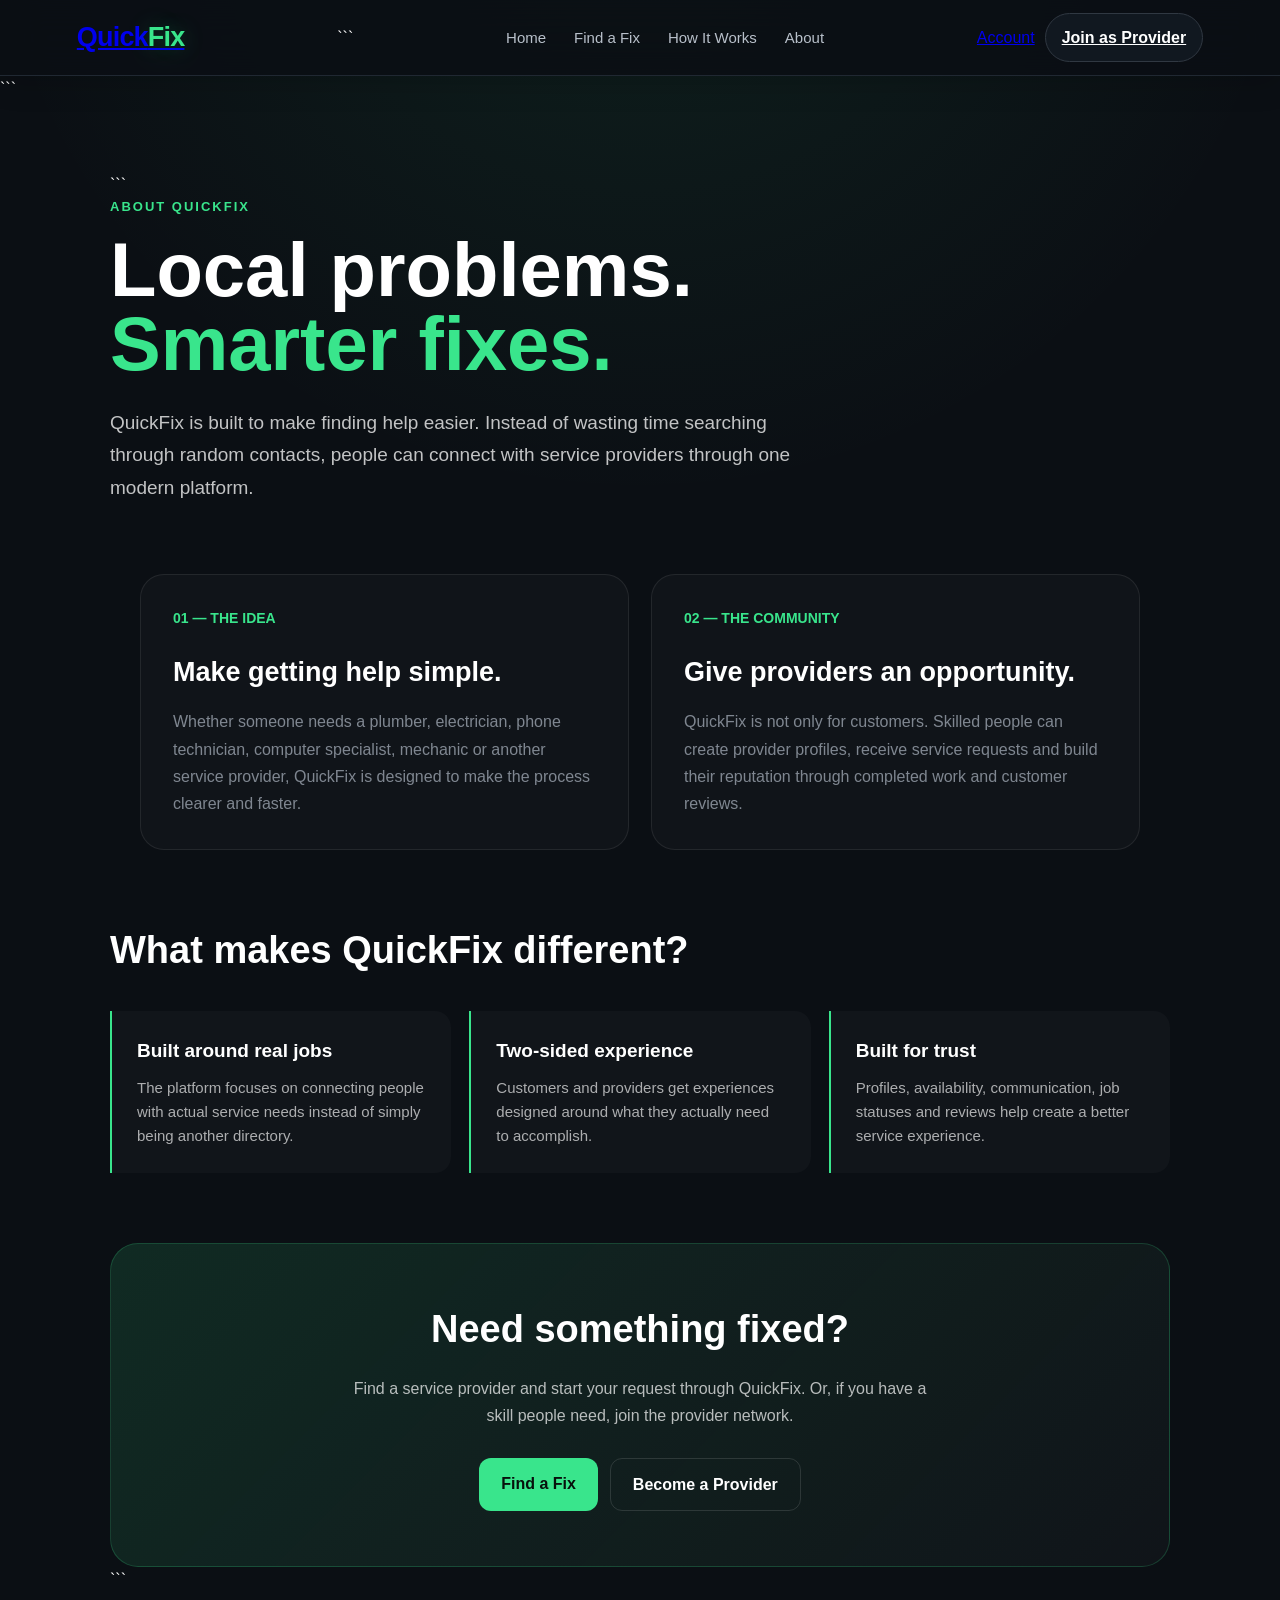
==== about.html @ 5d029d53 "Create about.html" ====
<!DOCTYPE html>

<html lang="en">
<head>
  <meta charset="UTF-8">
  <meta name="viewport" content="width=device-width, initial-scale=1.0">

  <title>About QuickFix | Local Help, Made Simple</title>
  <meta name="description" content="Learn about QuickFix — a modern platform connecting people who need services with reliable local providers.">

  <link rel="icon" type="image/png" href="favicon.png">
  <link rel="stylesheet" href="style.css">

  <style>
    .about-page {
      max-width: 1100px;
      margin: 0 auto;
      padding: 70px 20px 100px;
    }

    .about-hero {
      max-width: 780px;
      margin-bottom: 70px;
    }

    .about-hero .eyebrow {
      color: #39e58c;
      font-weight: 700;
      letter-spacing: 2px;
      text-transform: uppercase;
      font-size: 13px;
      margin-bottom: 15px;
    }

    .about-hero h1 {
      font-size: clamp(42px, 7vw, 76px);
      line-height: 0.98;
      margin: 0 0 25px;
    }

    .about-hero h1 span {
      color: #39e58c;
    }

    .about-hero p {
      font-size: 19px;
      line-height: 1.7;
      opacity: 0.75;
      max-width: 700px;
    }

    .about-grid {
      display: grid;
      grid-template-columns: repeat(2, 1fr);
      gap: 22px;
      margin-bottom: 70px;
    }

    .about-card {
      border: 1px solid rgba(255,255,255,0.08);
      border-radius: 24px;
      padding: 32px;
      background: rgba(255,255,255,0.025);
    }

    .about-card .number {
      color: #39e58c;
      font-size: 14px;
      font-weight: 800;
      margin-bottom: 22px;
    }

    .about-card h2 {
      margin: 0 0 14px;
      font-size: 27px;
    }

    .about-card p {
      margin: 0;
      line-height: 1.7;
      opacity: 0.7;
    }

    .difference {
      margin-bottom: 70px;
    }

    .difference h2 {
      font-size: 38px;
      margin-bottom: 30px;
    }

    .difference-list {
      display: grid;
      grid-template-columns: repeat(3, 1fr);
      gap: 18px;
    }

    .difference-item {
      padding: 25px;
      border-left: 2px solid #39e58c;
      background: rgba(255,255,255,0.025);
      border-radius: 0 16px 16px 0;
    }

    .difference-item h3 {
      margin: 0 0 10px;
      font-size: 19px;
    }

    .difference-item p {
      margin: 0;
      line-height: 1.6;
      opacity: 0.65;
      font-size: 15px;
    }

    .about-cta {
      border-radius: 28px;
      padding: 55px 35px;
      text-align: center;
      background: linear-gradient(
        135deg,
        rgba(57,229,140,0.13),
        rgba(255,255,255,0.025)
      );
      border: 1px solid rgba(57,229,140,0.2);
    }

    .about-cta h2 {
      font-size: 38px;
      margin: 0 0 15px;
    }

    .about-cta p {
      max-width: 600px;
      margin: 0 auto 28px;
      line-height: 1.7;
      opacity: 0.7;
    }

    .about-actions {
      display: flex;
      justify-content: center;
      gap: 12px;
      flex-wrap: wrap;
    }

    .about-actions a {
      display: inline-block;
      padding: 13px 22px;
      border-radius: 12px;
      text-decoration: none;
      font-weight: 700;
    }

    .primary-action {
      background: #39e58c;
      color: #07110c;
    }

    .secondary-action {
      border: 1px solid rgba(255,255,255,0.12);
      color: inherit;
    }

    @media (max-width: 750px) {
      .about-grid,
      .difference-list {
        grid-template-columns: 1fr;
      }

      .about-page {
        padding-top: 45px;
      }

      .about-hero {
        margin-bottom: 45px;
      }
    }
  </style>

</head>

<body>

  <header class="site-header">
    <nav class="nav">
      <a href="index.html" class="logo">
        Quick<span>Fix</span>
      </a>

```
  <div class="nav-links">
    <a href="index.html">Home</a>
    <a href="find.html">Find a Fix</a>
    <a href="how-it-works.html">How It Works</a>
    <a href="about.html" class="active">About</a>
  </div>

  <div class="nav-actions">
    <a href="account.html">Account</a>
    <a href="provider.html" class="provider-btn">Join as Provider</a>
  </div>
</nav>
```

  </header>

  <main class="about-page">

```
<section class="about-hero">
  <div class="eyebrow">ABOUT QUICKFIX</div>

  <h1>
    Local problems.<br>
    <span>Smarter fixes.</span>
  </h1>

  <p>
    QuickFix is built to make finding help easier. Instead of wasting
    time searching through random contacts, people can connect with
    service providers through one modern platform.
  </p>
</section>

<section class="about-grid">

  <article class="about-card">
    <div class="number">01 — THE IDEA</div>
    <h2>Make getting help simple.</h2>
    <p>
      Whether someone needs a plumber, electrician, phone technician,
      computer specialist, mechanic or another service provider,
      QuickFix is designed to make the process clearer and faster.
    </p>
  </article>

  <article class="about-card">
    <div class="number">02 — THE COMMUNITY</div>
    <h2>Give providers an opportunity.</h2>
    <p>
      QuickFix is not only for customers. Skilled people can create
      provider profiles, receive service requests and build their
      reputation through completed work and customer reviews.
    </p>
  </article>

</section>

<section class="difference">

  <h2>What makes QuickFix different?</h2>

  <div class="difference-list">

    <article class="difference-item">
      <h3>Built around real jobs</h3>
      <p>
        The platform focuses on connecting people with actual service
        needs instead of simply being another directory.
      </p>
    </article>

    <article class="difference-item">
      <h3>Two-sided experience</h3>
      <p>
        Customers and providers get experiences designed around what
        they actually need to accomplish.
      </p>
    </article>

    <article class="difference-item">
      <h3>Built for trust</h3>
      <p>
        Profiles, availability, communication, job statuses and reviews
        help create a better service experience.
      </p>
    </article>

  </div>
</section>

<section class="about-cta">

  <h2>Need something fixed?</h2>

  <p>
    Find a service provider and start your request through QuickFix.
    Or, if you have a skill people need, join the provider network.
  </p>

  <div class="about-actions">
    <a href="find.html" class="primary-action">Find a Fix</a>
    <a href="provider.html" class="secondary-action">Become a Provider</a>
  </div>

</section>
```

  </main>

</body>
</html>
---- style.css ----
* {
  margin: 0;
  padding: 0;
  box-sizing: border-box;
}

html {
  scroll-behavior: smooth;
}

body {
  font-family: Arial, sans-serif;
  background: #0b0f14;
  color: white;
  line-height: 1.6;
}

body.modal-open {
  overflow: hidden;
}


/* ==========================================
   NAV
========================================== */

nav {
  height: 76px;
  padding: 0 6%;
  display: flex;
  align-items: center;
  justify-content: space-between;
  gap: 30px;
  border-bottom: 1px solid #202832;
  background: #0b0f14;
  position: sticky;
  top: 0;
  z-index: 1000;
}

.logo {
  font-size: 27px;
  font-weight: 800;
  white-space: nowrap;
}

.logo span {
  color: #39e58c;
}

.nav-links {
  display: flex;
  gap: 28px;
  align-items: center;
}

.nav-links a {
  color: #b8c0ca;
  text-decoration: none;
  font-size: 15px;
  transition: 0.2s;
}

.nav-links a:hover {
  color: #39e58c;
}

.nav-actions {
  display: flex;
  gap: 10px;
  align-items: center;
}

.provider-btn,
.account-btn {
  background: #111820;
  color: white;
  border: 1px solid #303842;
  padding: 11px 16px;
  border-radius: 8px;
  font-weight: 600;
  cursor: pointer;
}

.provider-btn:hover,
.account-btn:hover {
  border-color: #39e58c;
  color: #39e58c;
}


/* ==========================================
   HERO
========================================== */

.hero {
  min-height: 600px;
  padding: 110px 20px 80px;
  text-align: center;
  display: flex;
  flex-direction: column;
  align-items: center;
}

.tagline,
.section-label {
  color: #39e58c;
  letter-spacing: 2px;
  font-size: 14px;
  font-weight: 700;
}

.hero h1 {
  margin-top: 25px;
  font-size: clamp(48px, 7vw, 82px);
  line-height: 1.05;
  max-width: 900px;
}

.hero h1 span {
  color: #39e58c;
}

.hero-text {
  margin-top: 25px;
  color: #aeb7c3;
  font-size: 19px;
  max-width: 650px;
}

.search-box {
  width: min(740px, 90%);
  margin-top: 40px;
  display: flex;
  background: #111820;
  border: 1px solid #303842;
  border-radius: 12px;
  padding: 9px;
}

.search-box input {
  flex: 1;
  border: none;
  outline: none;
  background: transparent;
  color: white;
  padding: 15px;
  font-size: 16px;
}

.search-box button,
.submit-button {
  border: none;
  background: #39e58c;
  color: #07110b;
  font-weight: 800;
  padding: 14px 25px;
  border-radius: 9px;
  cursor: pointer;
}

.search-box button:hover,
.submit-button:hover {
  transform: translateY(-1px);
}


/* ==========================================
   GENERAL SECTIONS
========================================== */

.services,
.how,
.about {
  padding: 90px 7%;
  text-align: center;
}

.services h2,
.how h2,
.about h2,
.dashboard-container h2 {
  font-size: 38px;
  margin-bottom: 10px;
}

.services > p,
.about > p {
  color: #aeb7c3;
}


/* ==========================================
   SERVICES
========================================== */

.service-grid {
  max-width: 1000px;
  margin: 45px auto 0;
  display: grid;
  grid-template-columns: repeat(3, 1fr);
  gap: 18px;
}

.service-card {
  background: #111820;
  border: 1px solid #29313a;
  border-radius: 12px;
  padding: 30px 15px;
  font-size: 35px;
  cursor: pointer;
  transition: 0.2s;
}

.service-card h3 {
  font-size: 17px;
  margin-top: 10px;
}

.service-card:hover {
  border-color: #39e58c;
  transform: translateY(-3px);
}


/* ==========================================
   RESULTS
========================================== */

.results {
  display: none;
  padding: 70px 7%;
  max-width: 1100px;
  margin: auto;
}

.provider-list {
  margin-top: 30px;
  display: grid;
  gap: 18px;
}

.provider-card,
.request-card {
  background: #111820;
  border: 1px solid #29313a;
  border-radius: 12px;
  padding: 25px;
}

.provider-card {
  display: flex;
  justify-content: space-between;
  gap: 20px;
}

.provider-card h3,
.request-card h3 {
  margin-bottom: 8px;
}

.provider-card p,
.request-card p {
  color: #aeb7c3;
  margin: 5px 0;
}

.provider-actions {
  display: flex;
  align-items: center;
  gap: 10px;
  flex-wrap: wrap;
}

.contact-btn,
.request-btn {
  display: inline-block;
  text-decoration: none;
  background: #39e58c;
  color: #07110b;
  padding: 11px 16px;
  border-radius: 8px;
  font-weight: 700;
  border: none;
  cursor: pointer;
}


/* ==========================================
   HOW
========================================== */

.steps {
  max-width: 900px;
  margin: 45px auto 0;
  display: grid;
  grid-template-columns: repeat(3, 1fr);
  gap: 25px;
}

.steps > div {
  padding: 30px;
  background: #111820;
  border: 1px solid #29313a;
  border-radius: 12px;
}

.steps b {
  color: #39e58c;
  font-size: 28px;
}

.steps p {
  color: #aeb7c3;
}


/* ==========================================
   DASHBOARDS
========================================== */

.dashboard-section {
  display: none;
  padding: 90px 7%;
}

.dashboard-container {
  max-width: 1000px;
  margin: auto;
}

.request-list {
  display: grid;
  gap: 18px;
  margin-top: 30px;
}

.request-card button {
  margin-top: 15px;
  margin-right: 8px;
}

.accept-btn {
  background: #39e58c;
  color: #07110b;
}

.decline-btn {
  background: #303842;
  color: white;
}


/* ==========================================
   ABOUT
========================================== */

.about-grid {
  max-width: 1000px;
  margin: 45px auto 0;
  display: grid;
  grid-template-columns: repeat(3, 1fr);
  gap: 18px;
}

.about-grid > div {
  background: #111820;
  border: 1px solid #29313a;
  border-radius: 12px;
  padding: 30px;
}

.about-grid p {
  color: #aeb7c3;
  margin-top: 8px;
}


/* ==========================================
   MODALS
========================================== */

.modal {
  display: none;
  position: fixed;
  inset: 0;
  z-index: 2000;
  background: rgba(0, 0, 0, 0.75);
  padding: 30px 15px;
  overflow-y: auto;
}

.modal.active {
  display: flex;
  justify-content: center;
  align-items: center;
}

.modal-box {
  width: min(520px, 100%);
  max-height: 90vh;
  overflow-y: auto;
  background: #10161d;
  border: 1px solid #303842;
  border-radius: 16px;
  padding: 35px;
  position: relative;
}

.modal-box h2 {
  font-size: 30px;
  margin: 8px 0;
}

.modal-box > p {
  color: #aeb7c3;
}

.close-button {
  position: absolute;
  top: 15px;
  right: 18px;
  background: none;
  border: none;
  color: #aeb7c3;
  font-size: 30px;
  cursor: pointer;
}

.form-group {
  margin-top: 18px;
}

.form-group label {
  display: block;
  margin-bottom: 7px;
  font-size: 14px;
  font-weight: 700;
}

.form-group input,
.form-group select,
.form-group textarea {
  width: 100%;
  background: #0b0f14;
  color: white;
  border: 1px solid #303842;
  border-radius: 8px;
  padding: 13px;
  outline: none;
  font-family: inherit;
}

.form-group textarea {
  min-height: 100px;
  resize: vertical;
}

.form-group input:focus,
.form-group select:focus,
.form-group textarea:focus {
  border-color: #39e58c;
}

.submit-button {
  width: 100%;
  margin-top: 22px;
}

.message {
  margin-top: 15px;
  color: #39e58c !important;
}

.switch-button {
  background: none;
  border: none;
  color: #39e58c;
  cursor: pointer;
  margin-top: 15px;
}

.account-option,
.logout-button {
  width: 100%;
  padding: 14px;
  margin-top: 12px;
  border-radius: 8px;
  cursor: pointer;
  font-weight: 700;
}

.account-option {
  background: #111820;
  color: white;
  border: 1px solid #303842;
}

.logout-button {
  background: #303842;
  color: white;
  border: none;
}


/* ==========================================
   FOOTER
========================================== */

footer {
  padding: 50px 7%;
  text-align: center;
  border-top: 1px solid #202832;
  color: #aeb7c3;
}

footer strong {
  color: white;
  font-size: 22px;
}
/* ==========================================
   MOBILE
========================================== */

@media (max-width: 800px) {

  /* NAVIGATION */

  nav {
    height: auto;
    min-height: 70px;
    padding: 12px 4%;
    gap: 10px;
  }

  .logo {
    font-size: 23px;
  }

  .nav-links {
    display: none;
  }

  .nav-actions {
    margin-left: auto;
    gap: 6px;
  }

  .provider-btn,
  .account-btn {
    padding: 9px 10px;
    font-size: 11px;
    white-space: nowrap;
  }


  /* HERO */

  .hero {
    min-height: auto;
    padding: 75px 18px 60px;
  }

  .tagline,
  .section-label {
    font-size: 12px;
  }

  .hero h1 {
    font-size: clamp(38px, 12vw, 52px);
    line-height: 1.05;
  }

  .hero-text {
    font-size: 16px;
    margin-top: 20px;
  }


  /* SEARCH */

  .search-box {
    width: 100%;
    flex-direction: column;
    padding: 8px;
    margin-top: 30px;
  }

  .search-box input {
    width: 100%;
    padding: 14px 12px;
  }

  .search-box button {
    width: 100%;
    padding: 14px;
  }


  /* SECTIONS */

  .services,
  .how,
  .about {
    padding: 65px 5%;
  }

  .services h2,
  .how h2,
  .about h2,
  .dashboard-container h2 {
    font-size: 30px;
  }


  /* SERVICES */

  .service-grid {
    grid-template-columns: 1fr;
    gap: 14px;
    margin-top: 30px;
  }

  .service-card {
    padding: 25px 15px;
  }


  /* RESULTS */

  .results {
    padding: 55px 5%;
  }

  .provider-card {
    flex-direction: column;
    padding: 20px;
  }

  .provider-actions {
    width: 100%;
    flex-direction: column;
    align-items: stretch;
  }

  .contact-btn,
  .request-btn {
    width: 100%;
    text-align: center;
  }


  /* HOW IT WORKS */

  .steps {
    grid-template-columns: 1fr;
    gap: 15px;
    margin-top: 30px;
  }

  .steps > div {
    padding: 25px;
  }


  /* DASHBOARDS */

  .dashboard-section {
    padding: 65px 5%;
  }

  .request-card {
    padding: 20px;
  }

  .request-card button {
    width: 100%;
    margin-right: 0;
    padding: 12px;
  }


  /* ABOUT */

  .about-grid {
    grid-template-columns: 1fr;
    gap: 14px;
    margin-top: 30px;
  }

  .about-grid > div {
    padding: 25px;
  }


  /* MODALS */

  .modal {
    padding: 15px 10px;
    align-items: flex-start;
  }

  .modal.active {
    align-items: flex-start;
    padding-top: 30px;
  }

  .modal-box {
    width: 100%;
    max-height: 90vh;
    padding: 28px 20px;
    border-radius: 14px;
  }

  .modal-box h2 {
    font-size: 25px;
  }

  .close-button {
    top: 10px;
    right: 12px;
  }


  /* FOOTER */

  footer {
    padding: 40px 5%;
  }

}


/* ==========================================
   VERY SMALL PHONES
========================================== */

@media (max-width: 430px) {

  nav {
    padding: 10px 3%;
  }

  .logo {
    font-size: 21px;
  }

  .nav-actions {
    gap: 4px;
  }

  .provider-btn,
  .account-btn {
    padding: 8px 7px;
    font-size: 10px;
  }

  .hero h1 {
    font-size: 40px;
  }

}
/* ==========================================================
   QUICKFIX 2026 RENOVATION
   Existing QuickFix styles are preserved above.
   ========================================================== */

* { -webkit-tap-highlight-color: transparent; }

body {
  background:
    radial-gradient(circle at 50% -10%, rgba(57,229,140,.09), transparent 34%),
    #0b0f14;
  min-height: 100vh;
}

button, input, select, textarea {
  -webkit-appearance: none;
  appearance: none;
}

button {
  transition: transform .18s ease, border-color .18s ease,
              background .18s ease, box-shadow .18s ease, color .18s ease;
}

button:active,
.contact-btn:active,
.request-btn:active { transform: scale(.98); }

nav {
  backdrop-filter: blur(18px);
  -webkit-backdrop-filter: blur(18px);
  background: rgba(11,15,20,.86);
  box-shadow: 0 8px 30px rgba(0,0,0,.16);
}

.logo { letter-spacing: -.8px; }
.logo span { text-shadow: 0 0 22px rgba(57,229,140,.28); }

.provider-btn,
.account-btn {
  border-radius: 999px;
  transition: all .2s ease;
}

.provider-btn:hover,
.account-btn:hover {
  background: rgba(57,229,140,.08);
  box-shadow: 0 0 0 4px rgba(57,229,140,.05);
}

.hero {
  position: relative;
  overflow: hidden;
}

.hero::before {
  content: "";
  position: absolute;
  width: 520px;
  height: 520px;
  left: 50%;
  top: 30px;
  transform: translateX(-50%);
  background: radial-gradient(circle, rgba(57,229,140,.12), transparent 68%);
  pointer-events: none;
}

.hero > * { position: relative; z-index: 1; }

.tagline {
  padding: 7px 13px;
  border: 1px solid rgba(57,229,140,.18);
  border-radius: 999px;
  background: rgba(57,229,140,.05);
}

.hero h1 { letter-spacing: -2.5px; }
.hero-text { line-height: 1.7; }

.search-box {
  border-radius: 18px;
  box-shadow: 0 20px 60px rgba(0,0,0,.22), 0 0 0 1px rgba(255,255,255,.015);
  transition: border-color .2s ease, box-shadow .2s ease, transform .2s ease;
}

.search-box:focus-within {
  border-color: rgba(57,229,140,.55);
  box-shadow: 0 20px 60px rgba(0,0,0,.28), 0 0 0 4px rgba(57,229,140,.06);
}

.search-box button,
.submit-button {
  border-radius: 12px;
  box-shadow: 0 8px 22px rgba(57,229,140,.12);
}

.search-box button:hover,
.submit-button:hover {
  box-shadow: 0 10px 28px rgba(57,229,140,.18);
}

.service-card,
.provider-card,
.request-card,
.steps > div,
.about-grid > div {
  border-radius: 18px;
  background: linear-gradient(145deg, rgba(255,255,255,.025), transparent 45%), #111820;
  box-shadow: 0 12px 35px rgba(0,0,0,.12);
}

.service-card {
  position: relative;
  overflow: hidden;
}

.service-card::after {
  content: "";
  position: absolute;
  inset: auto 0 0;
  height: 2px;
  background: #39e58c;
  transform: scaleX(0);
  transform-origin: left;
  transition: transform .25s ease;
}

.service-card:hover::after { transform: scaleX(1); }

.service-card:hover {
  box-shadow: 0 18px 45px rgba(0,0,0,.22);
}

.provider-card,
.request-card {
  transition: border-color .2s ease, transform .2s ease, box-shadow .2s ease;
}

.provider-card:hover,
.request-card:hover {
  border-color: rgba(57,229,140,.28);
  transform: translateY(-2px);
  box-shadow: 0 18px 45px rgba(0,0,0,.2);
}

.contact-btn,
.request-btn {
  border-radius: 999px;
  box-shadow: 0 7px 18px rgba(57,229,140,.1);
}

.contact-btn:hover,
.request-btn:hover { transform: translateY(-2px); }

.dashboard-section {
  background: linear-gradient(180deg, rgba(57,229,140,.025), transparent 25%), transparent;
}

.dashboard-container h2 { letter-spacing: -1px; }

.accept-btn,
.decline-btn {
  border-radius: 999px;
  padding: 10px 17px;
  border: 1px solid transparent;
}

.accept-btn:hover { box-shadow: 0 8px 22px rgba(57,229,140,.14); }
.decline-btn:hover { border-color: #4a5562; }

.modal {
  backdrop-filter: blur(8px);
  -webkit-backdrop-filter: blur(8px);
}

.modal-box {
  background: linear-gradient(145deg, rgba(255,255,255,.025), transparent 40%), #10161d;
  box-shadow: 0 30px 100px rgba(0,0,0,.5);
}

.close-button {
  width: 42px;
  height: 42px;
  border-radius: 50%;
  display: grid;
  place-items: center;
  transition: background .2s ease, color .2s ease;
}

.close-button:hover {
  background: rgba(255,255,255,.06);
  color: white;
}

.form-group input,
.form-group select,
.form-group textarea {
  transition: border-color .2s ease, box-shadow .2s ease, background .2s ease;
}

.form-group input:focus,
.form-group select:focus,
.form-group textarea:focus {
  background: #0d1319;
  box-shadow: 0 0 0 4px rgba(57,229,140,.06);
}

.account-option { transition: all .2s ease; }

.account-option:hover {
  border-color: rgba(57,229,140,.45);
  background: rgba(57,229,140,.05);
  transform: translateY(-1px);
}

::-webkit-scrollbar { width: 9px; }
::-webkit-scrollbar-track { background: #0b0f14; }
::-webkit-scrollbar-thumb { background: #29313a; border-radius: 99px; }
::-webkit-scrollbar-thumb:hover { background: #39e58c; }

::selection {
  background: rgba(57,229,140,.25);
  color: white;
}

button:focus-visible,
a:focus-visible,
input:focus-visible,
select:focus-visible,
textarea:focus-visible {
  outline: 2px solid #39e58c;
  outline-offset: 3px;
}

@media (max-width: 800px) {
  body { overflow-x: hidden; }

  nav {
    backdrop-filter: blur(16px);
    -webkit-backdrop-filter: blur(16px);
  }

  .hero h1 { letter-spacing: -1.5px; }
  .search-box { border-radius: 16px; }

  .service-card,
  .provider-card,
  .request-card,
  .steps > div,
  .about-grid > div { border-radius: 16px; }

  .modal-box { box-shadow: 0 20px 70px rgba(0,0,0,.55); }
}

@media (max-width: 430px) {
  .hero h1 { letter-spacing: -1px; }
  .provider-btn,
  .account-btn { border-radius: 999px; }
}

@media (prefers-reduced-motion: reduce) {
  *,
  *::before,
  *::after {
    scroll-behavior: auto !important;
    transition-duration: .01ms !important;
    animation-duration: .01ms !important;
    animation-iteration-count: 1 !important;
  }
}


/* ==========================================================
   QUICKFIX FUNCTIONAL SEARCH RESULTS
   ========================================================== */

.results {
  min-height: 300px;
}

.results-header {
  max-width: 1100px;
  margin: 0 auto;
  display: flex;
  justify-content: space-between;
  align-items: end;
  gap: 20px;
}

.results-header h2 {
  font-size: 34px;
  margin-top: 5px;
}

.results-summary {
  color: #aeb7c3;
  margin: 0;
  text-align: right;
}

.empty-state {
  background: #111820;
  border: 1px solid #29313a;
  border-radius: 12px;
  padding: 30px;
  text-align: center;
}

.empty-state h3 {
  margin-bottom: 8px;
}

.empty-state p {
  color: #aeb7c3;
}

.provider-card-main {
  display: flex;
  align-items: flex-start;
  gap: 16px;
}

.provider-avatar {
  width: 48px;
  height: 48px;
  min-width: 48px;
  border-radius: 50%;
  display: grid;
  place-items: center;
  background: rgba(57,229,140,.12);
  border: 1px solid rgba(57,229,140,.3);
  color: #39e58c;
  font-weight: 900;
  font-size: 20px;
}

.provider-info {
  min-width: 0;
}

.provider-service {
  color: #39e58c !important;
  font-weight: 700;
}

.request-provider-btn,
.save-provider-btn,
.request-action-btn {
  font: inherit;
}

.request-provider-btn {
  background: #39e58c;
  color: #07110b;
  border: none;
  padding: 11px 16px;
  border-radius: 8px;
  font-weight: 800;
  cursor: pointer;
}

.request-action-btn {
  background: #39e58c;
  color: #07110b;
  border: none;
  padding: 10px 14px;
  border-radius: 8px;
  font-weight: 800;
  cursor: pointer;
}

.decline-request-btn {
  background: #303842;
  color: #fff;
}

.provider-request-actions {
  display: flex;
  flex-wrap: wrap;
  gap: 8px;
  margin-top: 16px;
}

.request-card-header {
  display: flex;
  justify-content: space-between;
  align-items: flex-start;
  gap: 15px;
}

.request-card-body {
  margin-top: 12px;
}

.status-pending { color: #ffd166; }
.status-accepted { color: #39e58c; }
.status-declined,
.status-cancelled { color: #ff7676; }
.status-completed,
.status-paid { color: #39e58c; }
.status-on-the-way,
.status-arrived,
.status-work-started { color: #7cc7ff; }

@media (max-width: 600px) {
  .results-header {
    display: block;
  }

  .results-summary {
    margin-top: 8px;
    text-align: left;
  }

  .provider-card-main {
    gap: 12px;
  }

  .request-card-header {
    flex-direction: column;
  }
}
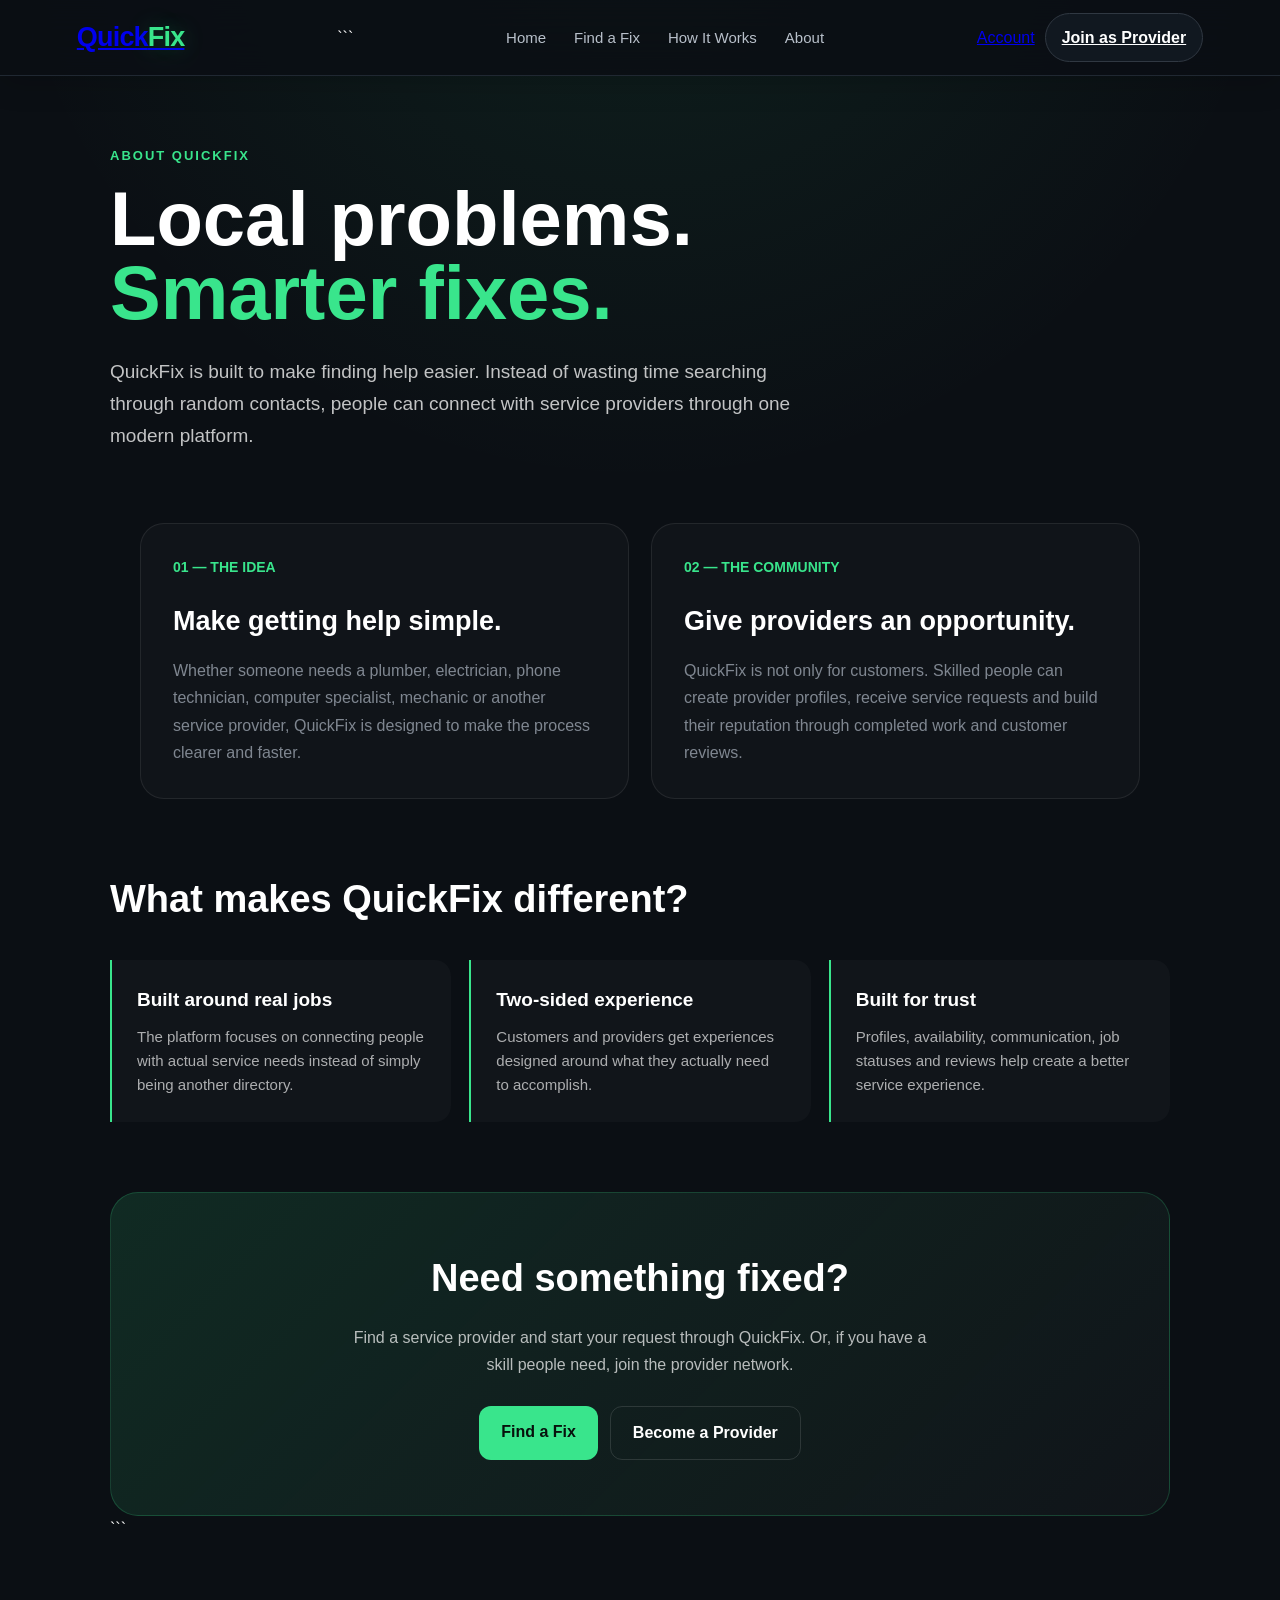
==== commit cf937865: "Update about.html" ====
--- a/about.html
+++ b/about.html
@@ -200,16 +200,17 @@
 
   <div class="nav-actions">
     <a href="account.html">Account</a>
-    <a href="provider.html" class="provider-btn">Join as Provider</a>
+
+<a href="account.html?role=provider" class="provider-btn">
+  Join as Provider
+</a>
+
   </div>
 </nav>
-```
 
   </header>
 
   <main class="about-page">
-
-```
 <section class="about-hero">
   <div class="eyebrow">ABOUT QUICKFIX</div>
 
